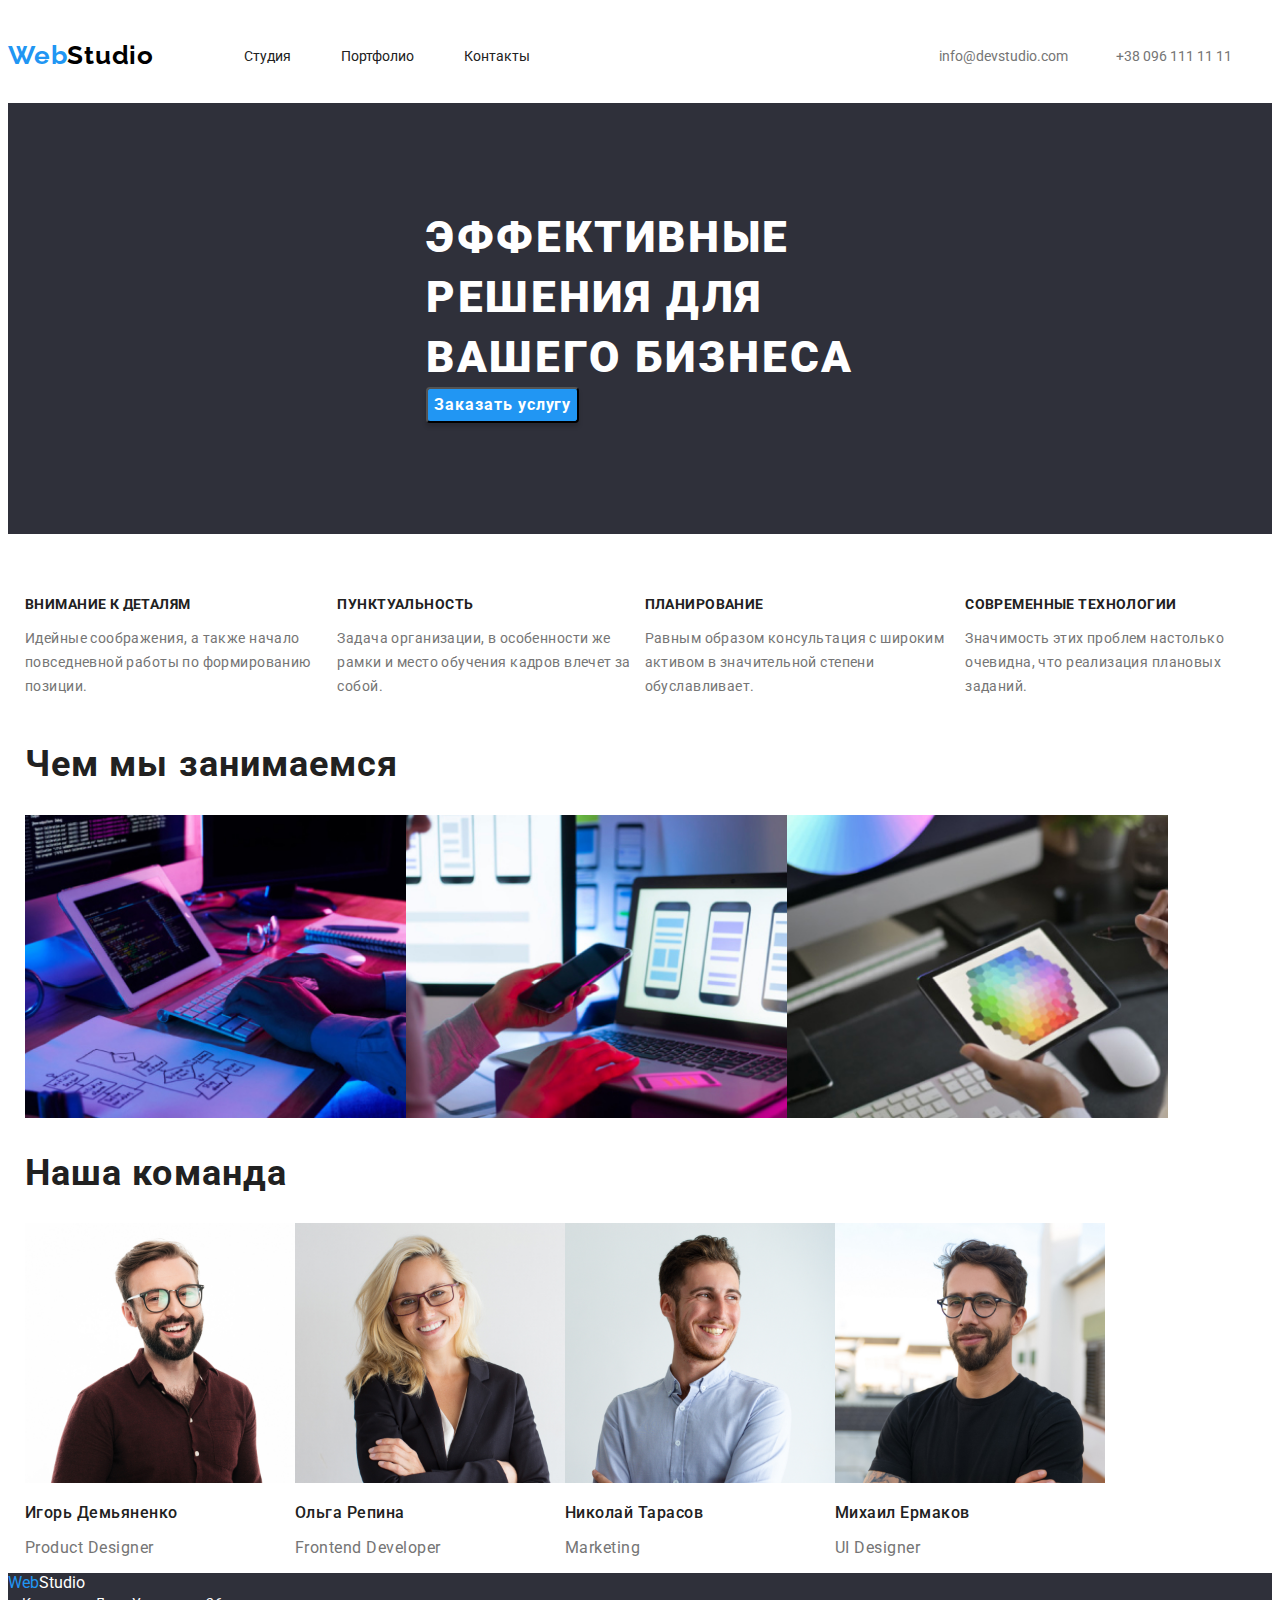
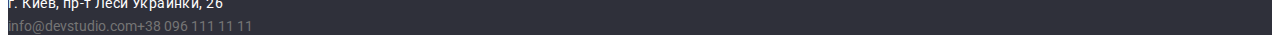
==== index.html @ 646bf1bd "Добавляет дивы на главную страницу" ====
<!DOCTYPE html>
<html lang="ru">
  <head>
    <meta charset="UTF-8" />
    <meta name="viewport" content="width=device-width, initial-scale=1.0" />
    <title>Студия</title>
    <link
      rel="stylesheet"
      href="https://cdnjs.cloudflare.com/ajax/libs/modern-normalize/1.0.0/modern-normalize.min.css"
      integrity="sha512-ISS7cAi1PEhQ8jnbJpJZMd29NlhNj4AWYyLOSp2CE/CsHxTCu+r+t0D2yoJudVrd0/8fTVPUVDzY5Tvli75u/g=="
      crossorigin="anonymous"
    />
    <link rel="preconnect" href="https://fonts.gstatic.com" />
    <link
      href="https://fonts.googleapis.com/css2?family=Oleo+Script&family=Raleway:wght@700&family=Roboto:wght@400;500;700&display=swap"
      rel="stylesheet"
    />
    <link rel="stylesheet" href="./css/styles.css" />
  </head>
  <body>
    <!-- Шапка сайта -->
    <header class="header">
      <div class="container">
        <nav class="navigation">
          <a href="" class="logo"> <span class="accent">Web</span>Studio</a>
          <ul class="list-no-style" >
            <li class="list-margin-style"> <a class="a-font-color-dark" href="">Студия</a></li>
            <li class="list-margin-style">
              <a
                class="a-font-color-dark"
                href="./portfolio.html"
                target="_blank"
                >Портфолио</a
              >
            </li>
            <li class="list-margin-style"><a class="a-font-color-dark" href="">Контакты</a></li>
          </ul>
        </nav>
        <ul class="list-no-style-address">
          <li class="email">
            <a class="a-font-color-light" href="mailto:info@devstudio.com"
              >info@devstudio.com</a
            >
          </li>

          <li>
            <a class="a-font-color-light" href="tel:+380961111111"
              >+38 096 111 11 11</a
            >
          </li>
        </ul>
      </div>
    </header>
    <main>
      <!-- /Шапка сайта -->

      <!-- Герой -->

      <section class="hero">
        <div class="all-container">
        <div class="hero-top">
        <h1>Эффективные решения для вашего бизнеса</h1>
        <button type="button" class="modal-open-btn">Заказать услугу</button>
        </div>
        </div>
      </section>
      

      <!-- /Герой -->

      <!-- Преимущества -->
      
      <section>
        <div class="all-container">
        <h2 hidden>Наши преимущества</h2>
        <ul class="list-no-style advantages-ul">
          <li class="advantages-li">
            <h3 class="advantages-heading">Внимание к деталям</h3>
            <p class="advantages">
              Идейные соображения, а также начало повседневной работы по
              формированию позиции.
            </p>
          </li>
          <li class="advantages-li">
            <h3 class="advantages-heading">Пунктуальность</h3>
            <p class="advantages">
              Задача организации, в особенности же рамки и место обучения кадров
              влечет за собой.
            </p>
          </li>
          <li class="advantages-li">
            <h3 class="advantages-heading">Планирование</h3>
            <p class="advantages">
              Равным образом консультация с широким активом в значительной
              степени обуславливает.
            </p>
          </li>
          <li class="advantages-li">
            <h3 class="advantages-heading">Современные технологии</h3>
            <p class="advantages">
              Значимость этих проблем настолько очевидна, что реализация
              плановых заданий.
            </p>
          </li>
        </ul>
        </div>
      </section>
      
      <!-- /Преимущества -->

      <!--Чем мы занимаемся -->
        
      <section class="projects">
        <div class="all-container">
        <h2>Чем мы занимаемся</h2>
        <ul class="list-no-style">
          <li>
            <img
              src="./Images/demonstration1.jpg"
              alt="Планшет на столе"
              width="381"
              title="Пользователь печатает на планшете с помощью клавиатуры"
            />
          </li>
          <li>
            <img
              src="./Images/demonstration2.jpg"
              alt="Ноутбук на столе"
              width="381"
              title="Ноутбук стоит на столе"
            />
          </li>
          <li>
            <img
              src="./Images/demonstration3.jpg"
              alt="Планшет в руках"
              width="381"
              title="Планшет в руках"
            />
          </li>
        </ul>
        </div>
      </section>
      
      <!-- /Чем мы занимаемся -->

      <!-- Наша команда -->
     
      <section class="team">
        <div class="all-container">
        <h2>Наша команда</h2>
        <ul class="list-no-style">
          <li>
            <img
              src="./Images/IgorDemyanenko.jpg"
              width="270"
              height="260"
              alt="Игорь Демьяненко"
            />
            <h3>Игорь Демьяненко</h3>
            <p>Product Designer</p>
          </li>
          <li>
            <img
              src="./Images/OlgaRepina.jpg"
              width="270"
              height="260"
              alt="Ольга Репина"
            />
            <h3>Ольга Репина</h3>
            <p>Frontend Developer</p>
          </li>
          <li>
            <img
              src="./Images/NikolayTarasov.jpg"
              width="270"
              height="260"
              alt="Николай Тарасов"
            />
            <h3>Николай Тарасов</h3>
            <p>Marketing</p>
          </li>
          <li>
            <img
              src="./Images/MichaelErmakov.jpg"
              width="270"
              height="260"
              alt="Михаил Ермаков"
            />
            <h3>Михаил Ермаков</h3>
            <p>UI Designer</p>
          </li>
        </ul>
          </div>
      </section>
    </main>

    <!-- Футер -->
    <footer class="footer">
      <a class="logo-footer-color" class="logo-footer" href=""
        ><span class="accent">Web</span>Studio</a
      >
      <address>г. Киев, пр-т Леси Украинки, 26</address>
      <ul class="list-no-style">
        <li>
          <a class="a-font-color-light" href="mailto:info@devstudio.com"
            >info@devstudio.com</a
          >
        </li>
        <li>
          <a class="a-font-color-light" href="tel:+380961111111"
            >+38 096 111 11 11</a
          >
        </li>
      </ul>
    </footer>
  </body>
</html>
---- css/styles.css ----
/* Roboto 400
Roboto 700
Roboto 500
Raleway 700
Oleo Script
*/

/* font-family: 'Roboto', sans-serif; */

/* ===== Общие настройки ===== */

:root {
  --font-main: "Roboto", sans-serif;
  --font-second: "Raleway";
  --font-second-color: #2196f3;
  --font-main-color: #212121;
  --font-third-color: #757575;
  --font-color-light: #ffffff;
}

body {
  font-family: var(--font-main);
  font-style: normal;
}

.list-no-style {
  list-style: none;
  display: flex;
  margin: 0;
  padding: 0;
}

header {
  padding: 32px 0;
}

.list-margin-style {
  margin-right: 50px;
}

.list-no-style-address {
  list-style: none;
  display: flex;
  margin: 0;
  padding: 0;
}

.hero-top {
  flex-grow: 1;
  padding-top: 105px;
  padding-right: 329px;
  padding-bottom: 111px;
  padding-left: 401px;
}

/* .container-hero {
  width: 1200px;
}
*/

.email {
  margin-right: 48px;
}

.all-container {
  width: 1230px;
  margin-right: auto;
  margin-left: auto;
  padding-left: 15px;
  padding-right: 15px;
}

.list-no-style-address {
  margin-left: auto;
  font-family: var(--font-main);
  font-style: normal;
  margin-right: 40px;
}

.logo {
  font-family: var(--font-second);
  font-style: normal;
  font-weight: bold;
  font-size: 26px;
  line-height: 1.192;
  letter-spacing: 0.03em;
  color: black;
  margin-right: 90px;
}
a {
  text-decoration: none;
}

h2,
h3,
h4 {
  font-family: var(--font-main);
}

h2 {
  font-size: 36px;
  line-height: 1.167;
  letter-spacing: 0.03em;
  color: var(--font-main-color);
}

.accent {
  color: var(--font-second-color);
}
/* ===== /Общие настройки ===== */

/* ===== Шапка сайта ===== */

.header a .header a:visited {
  font-weight: 500;
  font-size: 14px;
  line-height: 1.14;
  letter-spacing: 0.02em;
  color: var(--font-main-color);
}

.header .container {
  display: flex;
  align-items: center;
}

.header .navigation {
  display: flex;
  align-items: center;
}

.header li a:hover,
.header a:active,
.header a:focus {
  color: var(--font-second-color);
}

.a-font-color-dark {
  color: var(--font-main-color);
  font-size: 14px;
}

.a-font-color-light {
  color: var(--font-third-color);
  font-size: 14px;
}
/* ===== /Шапка сайта ===== */

/* ===== Герой ===== */

.hero h1 {
  font-family: var(--font-main);
  font-style: normal;
  font-weight: 900;
  font-size: 44px;
  line-height: 1.36;
  letter-spacing: 0.06em;
  text-transform: uppercase;
  color: var(--font-color-light);
  margin: 0;
}

.hero {
  background-color: #2f303a;
}

.modal-open-btn {
  font-family: var(--font-main);
  font-style: normal;
  font-weight: bold;
  font-size: 16px;
  line-height: 1.87;
  letter-spacing: 0.06em;
  color: var(--font-color-light);
  background: var(--font-second-color);
  box-shadow: 0px 4px 4px rgba(0, 0, 0, 0.15);
  border-radius: 4px;
}

/* ===== /Герой ===== */

/* ===== Преимущества ===== */
.advantages-heading {
  font-weight: bold;
  font-size: 14px;
  line-height: 1.14;
  letter-spacing: 0.03em;
  text-transform: uppercase;
  color: var(--font-main-color);

  margin-top: 63px;
}

.advantages {
  font-weight: normal;
  font-size: 14px;
  line-height: 1.71;
  letter-spacing: 0.03em;
  color: var(--font-third-color);
}

/* ===== /Преимущества ===== */

/* ===== Чем мы занимаемся ==== */
.projects h2 {
  font-family: var(--font-main);
  font-style: normal;
  font-weight: bold;
  font-size: 36px;
  line-height: 1.167;
  letter-spacing: 0.03em;
  color: var(--font-main-color);
}
/* ===== /Чем мы занимаемся ==== */

/* ===== Портфолио кнопки ===== */

.radio-button-light {
  font-family: var(--font-main);
  font-style: normal;
  font-weight: 500;
  font-size: 16px;
  line-height: 1.62;
  letter-spacing: 0.03em;
  color: var(--font-color-light);
}
.radio-button {
  font-family: var(--font-main);
  font-style: normal;
  font-weight: 500;
  font-size: 16px;
  line-height: 1.62;
  letter-spacing: 0.03em;
  color: var(--font-main-color);
}

/* ===== /Портфолио кнопки ===== */
.cards h2 {
  font-family: var(--font-main);
  font-style: normal;
  font-weight: bold;
  font-size: 18px;
  line-height: 2;
  letter-spacing: 0.06em;
  color: var(--font-main-color);
}

button:hover {
  background-color: var(--font-second-color);
}

/* ===== Портфолио карточки ===== */
.cards p {
  font-family: var(--font-main);
  font-style: normal;
  font-weight: normal;
  font-size: 16px;
  line-height: 1.87;
  letter-spacing: 0.03em;

  color: var(--font-third-color);
}

/* ===== /Портфолио карточки ===== */

/*  ===== Наша команда ===== */
.team h2 {
  font-style: normal;
  font-weight: bold;
  font-size: 36px;
  line-height: 1.167;
  letter-spacing: 0.03em;
  color: var(--font-main-color);
}

.team h3 {
  font-style: normal;
  font-weight: 500;
  font-size: 16px;
  line-height: 1.187;
  letter-spacing: 0.03em;

  color: var(--font-main-color);
}

.team ul p {
  font-style: normal;
  font-weight: normal;
  font-size: 16px;
  line-height: 1.187;
  letter-spacing: 0.03em;
  color: var(--font-third-color);
}
/*  ===== /Наша команда ===== */

/* ===== Футер ===== */

.footer address {
  font-style: normal;
  font-weight: normal;
  font-size: 14px;
  line-height: 1.71;
  letter-spacing: 0.03em;
  color: var(--font-color-light);
}

.footer {
  background-color: #2f303a;
}

.footer li a:hover,
.footer a:active,
.footer a:focus {
  color: var(--font-second-color);
}

.logo-footer-color {
  color: var(--font-color-light);
}

.logo-footer {
  font-family: var(--font-second);
  font-style: normal;
  font-weight: bold;
  font-size: 26px;
  line-height: 1.192;
  letter-spacing: 0.03em;
  color: var(--font-color-light);
}
/* ===== /Футер ===== */
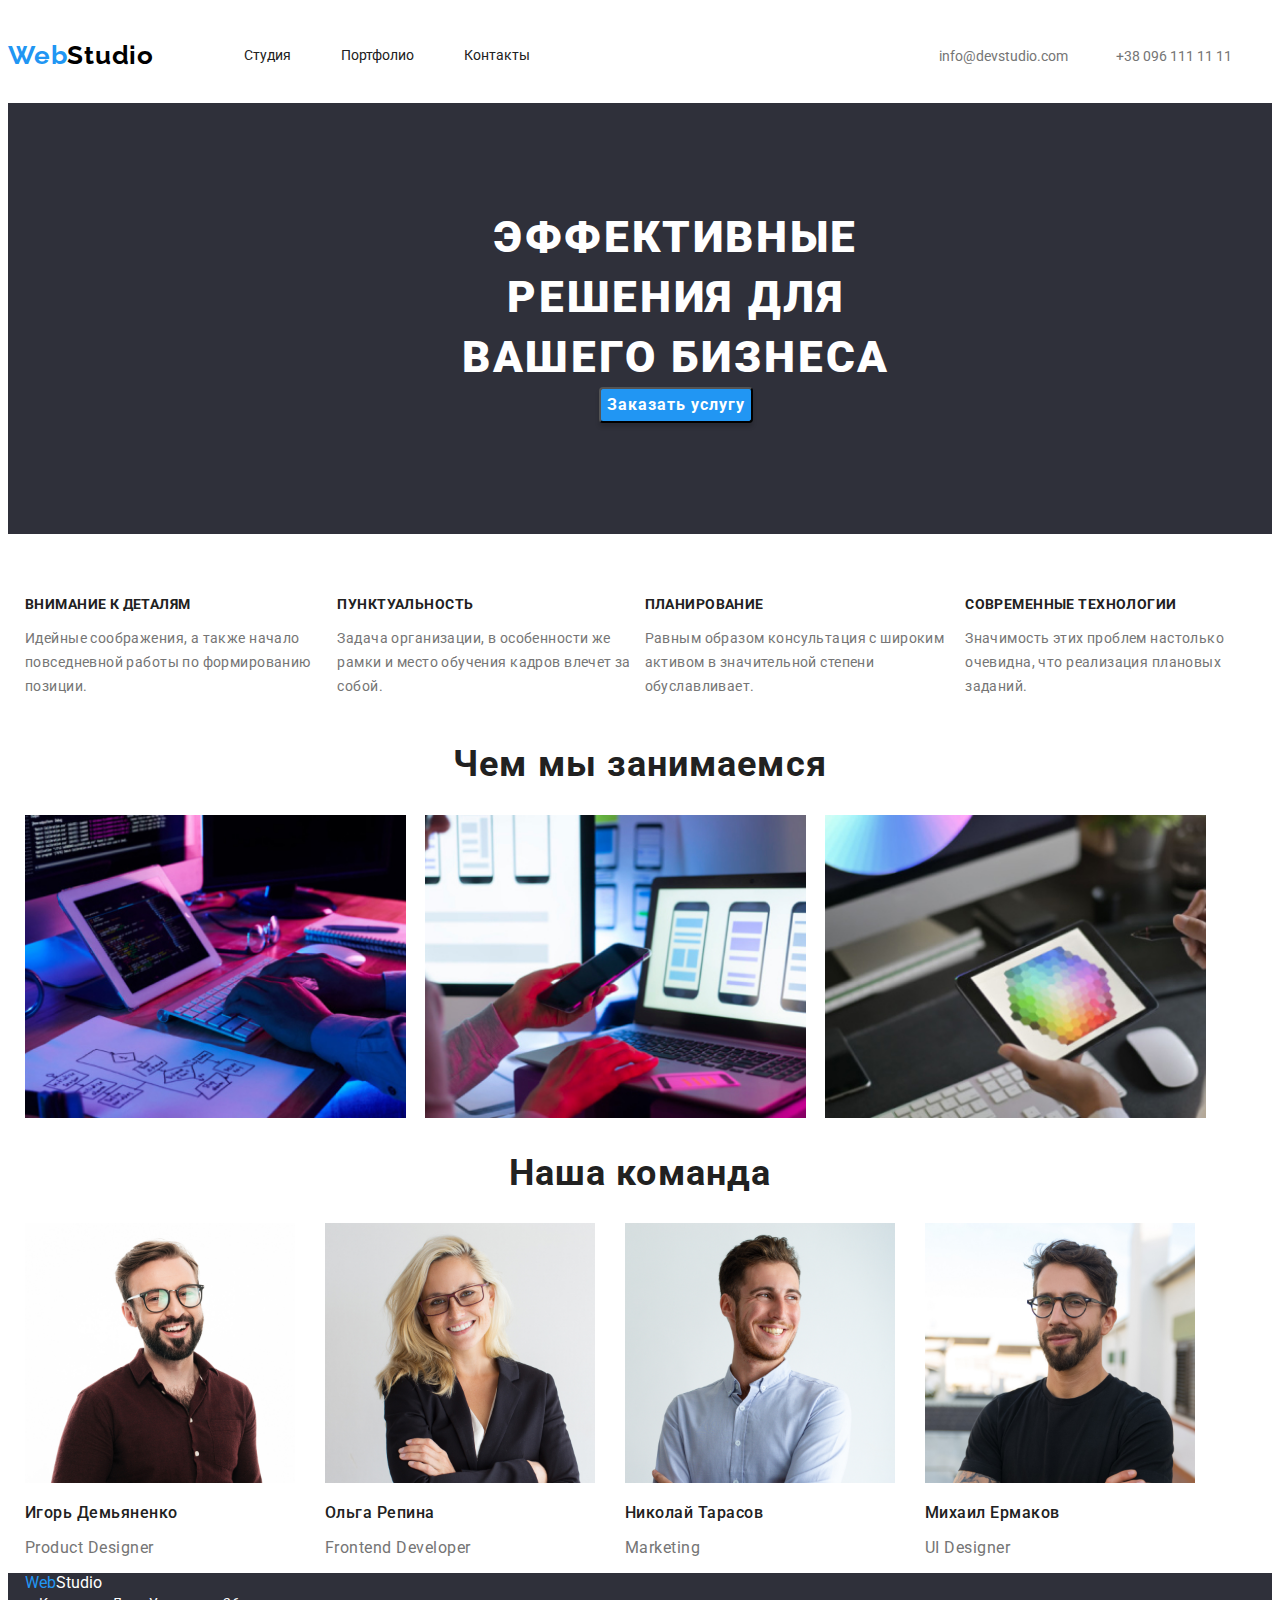
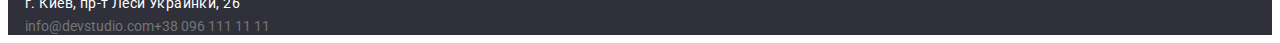
==== commit 1bc251f3: "Добавляет отсутпы на обеих страницах" ====
--- a/index.html
+++ b/index.html
@@ -22,29 +22,26 @@
     <header class="header">
       <div class="container">
         <nav class="navigation">
-          <a href="" class="logo"> <span class="accent">Web</span>Studio</a>
+          <a href="" class="logo link"> <span class="accent">Web</span>Studio</a>
           <ul class="list-no-style" >
-            <li class="list-margin-style"> <a class="a-font-color-dark" href="">Студия</a></li>
+            <li class="list-margin-style"> <a class="a-font-color-dark link" href="">Студия</a></li>
             <li class="list-margin-style">
               <a
-                class="a-font-color-dark"
-                href="./portfolio.html"
-                target="_blank"
-                >Портфолио</a
-              >
+                class="a-font-color-dark link"
+                href="./portfolio.html" target="_blank">Портфолио</a>
             </li>
-            <li class="list-margin-style"><a class="a-font-color-dark" href="">Контакты</a></li>
+            <li class="list-margin-style"><a class="a-font-color-dark link" href="">Контакты</a></li>
           </ul>
         </nav>
         <ul class="list-no-style-address">
           <li class="email">
-            <a class="a-font-color-light" href="mailto:info@devstudio.com"
+            <a class="a-font-color-light link" href="mailto:info@devstudio.com"
               >info@devstudio.com</a
             >
           </li>
 
           <li>
-            <a class="a-font-color-light" href="tel:+380961111111"
+            <a class="a-font-color-light link" href="tel:+380961111111"
               >+38 096 111 11 11</a
             >
           </li>
@@ -113,8 +110,8 @@
       <section class="projects">
         <div class="all-container">
         <h2>Чем мы занимаемся</h2>
-        <ul class="list-no-style">
-          <li>
+        <ul class="list-no-style projects-flex">
+          <li class="item">
             <img
               src="./Images/demonstration1.jpg"
               alt="Планшет на столе"
@@ -122,7 +119,7 @@
               title="Пользователь печатает на планшете с помощью клавиатуры"
             />
           </li>
-          <li>
+          <li class="item">
             <img
               src="./Images/demonstration2.jpg"
               alt="Ноутбук на столе"
@@ -130,7 +127,7 @@
               title="Ноутбук стоит на столе"
             />
           </li>
-          <li>
+          <li class="item">
             <img
               src="./Images/demonstration3.jpg"
               alt="Планшет в руках"
@@ -149,8 +146,8 @@
       <section class="team">
         <div class="all-container">
         <h2>Наша команда</h2>
-        <ul class="list-no-style">
-          <li>
+        <ul class="list-no-style team-flex">
+          <li class="item">
             <img
               src="./Images/IgorDemyanenko.jpg"
               width="270"
@@ -160,7 +157,7 @@
             <h3>Игорь Демьяненко</h3>
             <p>Product Designer</p>
           </li>
-          <li>
+          <li class="item">
             <img
               src="./Images/OlgaRepina.jpg"
               width="270"
@@ -170,7 +167,7 @@
             <h3>Ольга Репина</h3>
             <p>Frontend Developer</p>
           </li>
-          <li>
+          <li class="item">
             <img
               src="./Images/NikolayTarasov.jpg"
               width="270"
@@ -180,11 +177,11 @@
             <h3>Николай Тарасов</h3>
             <p>Marketing</p>
           </li>
-          <li>
+          <li class="item">
             <img
               src="./Images/MichaelErmakov.jpg"
               width="270"
-              height="260"
+               height="260"
               alt="Михаил Ермаков"
             />
             <h3>Михаил Ермаков</h3>
@@ -197,6 +194,7 @@
 
     <!-- Футер -->
     <footer class="footer">
+      <div class="all-container">
       <a class="logo-footer-color" class="logo-footer" href=""
         ><span class="accent">Web</span>Studio</a
       >
@@ -213,6 +211,7 @@
           >
         </li>
       </ul>
+      </div>
     </footer>
   </body>
 </html>
--- a/css/styles.css
+++ b/css/styles.css
@@ -34,8 +34,12 @@
   padding: 32px 0;
 }
 
-.list-margin-style {
+.list-margin-style:not(:last-child) {
   margin-right: 50px;
+}
+
+nav .link {
+  display: block;
 }
 
 .list-no-style-address {
@@ -43,6 +47,10 @@
   display: flex;
   margin: 0;
   padding: 0;
+}
+
+.list-no-style-address .link + .link {
+  margin-left: 50px;
 }
 
 .hero-top {
@@ -68,6 +76,8 @@
   margin-left: auto;
   padding-left: 15px;
   padding-right: 15px;
+  margin-left: auto;
+  margin-right: auto;
 }
 
 .list-no-style-address {
@@ -162,6 +172,7 @@
 
 .hero {
   background-color: #2f303a;
+  text-align: center;
 }
 
 .modal-open-btn {
@@ -210,7 +221,23 @@
   line-height: 1.167;
   letter-spacing: 0.03em;
   color: var(--font-main-color);
-}
+  text-align: center;
+}
+
+.projects-flex {
+  display: flex;
+  flex-wrap: wrap;
+}
+
+.projects-flex .item {
+  width: 370px;
+  margin-right: 30px;
+}
+
+.projects-flex:nth-child(3n) {
+  margin-right: 0;
+}
+
 /* ===== /Чем мы занимаемся ==== */
 
 /* ===== Портфолио кнопки ===== */
@@ -235,6 +262,22 @@
 }
 
 /* ===== /Портфолио кнопки ===== */
+
+.cards .container {
+  display: flex;
+  justify-content: center;
+}
+
+.cards .container .radio-button {
+  margin-right: 8px;
+  margin-bottom: 16px;
+}
+
+.button-padding {
+  padding-right: 22px;
+  padding-left: 22px;
+}
+
 .cards h2 {
   font-family: var(--font-main);
   font-style: normal;
@@ -261,6 +304,35 @@
   color: var(--font-third-color);
 }
 
+.cards-position {
+  display: flex;
+  flex-wrap: wrap;
+  width: 1230px;
+}
+
+.flex-cards {
+  width: 370px;
+  margin-right: 30px;
+  margin-bottom: 30px;
+}
+
+.flex-cards:nth-last-child(-n + 3) {
+  margin-bottom: 0;
+}
+
+.flex-cards:nth-child(3n) {
+  margin-right: 0;
+}
+
+/*.flex-cards:not(:nth-child(3n)) {
+  margin-right: 30px;
+}
+
+.flex-cards:not(:nth-last-child(-n + 3)) {
+  margin-bottom: 30px;
+}
+*/
+
 /* ===== /Портфолио карточки ===== */
 
 /*  ===== Наша команда ===== */
@@ -271,6 +343,7 @@
   line-height: 1.167;
   letter-spacing: 0.03em;
   color: var(--font-main-color);
+  text-align: center;
 }
 
 .team h3 {
@@ -281,6 +354,19 @@
   letter-spacing: 0.03em;
 
   color: var(--font-main-color);
+}
+
+.team-flex {
+  display: flex;
+  flex-wrap: wrap;
+}
+
+.team-flex .item {
+  width: 270px;
+}
+
+.team-flex .item:not(:last-child) {
+  margin-right: 30px;
 }
 
 .team ul p {
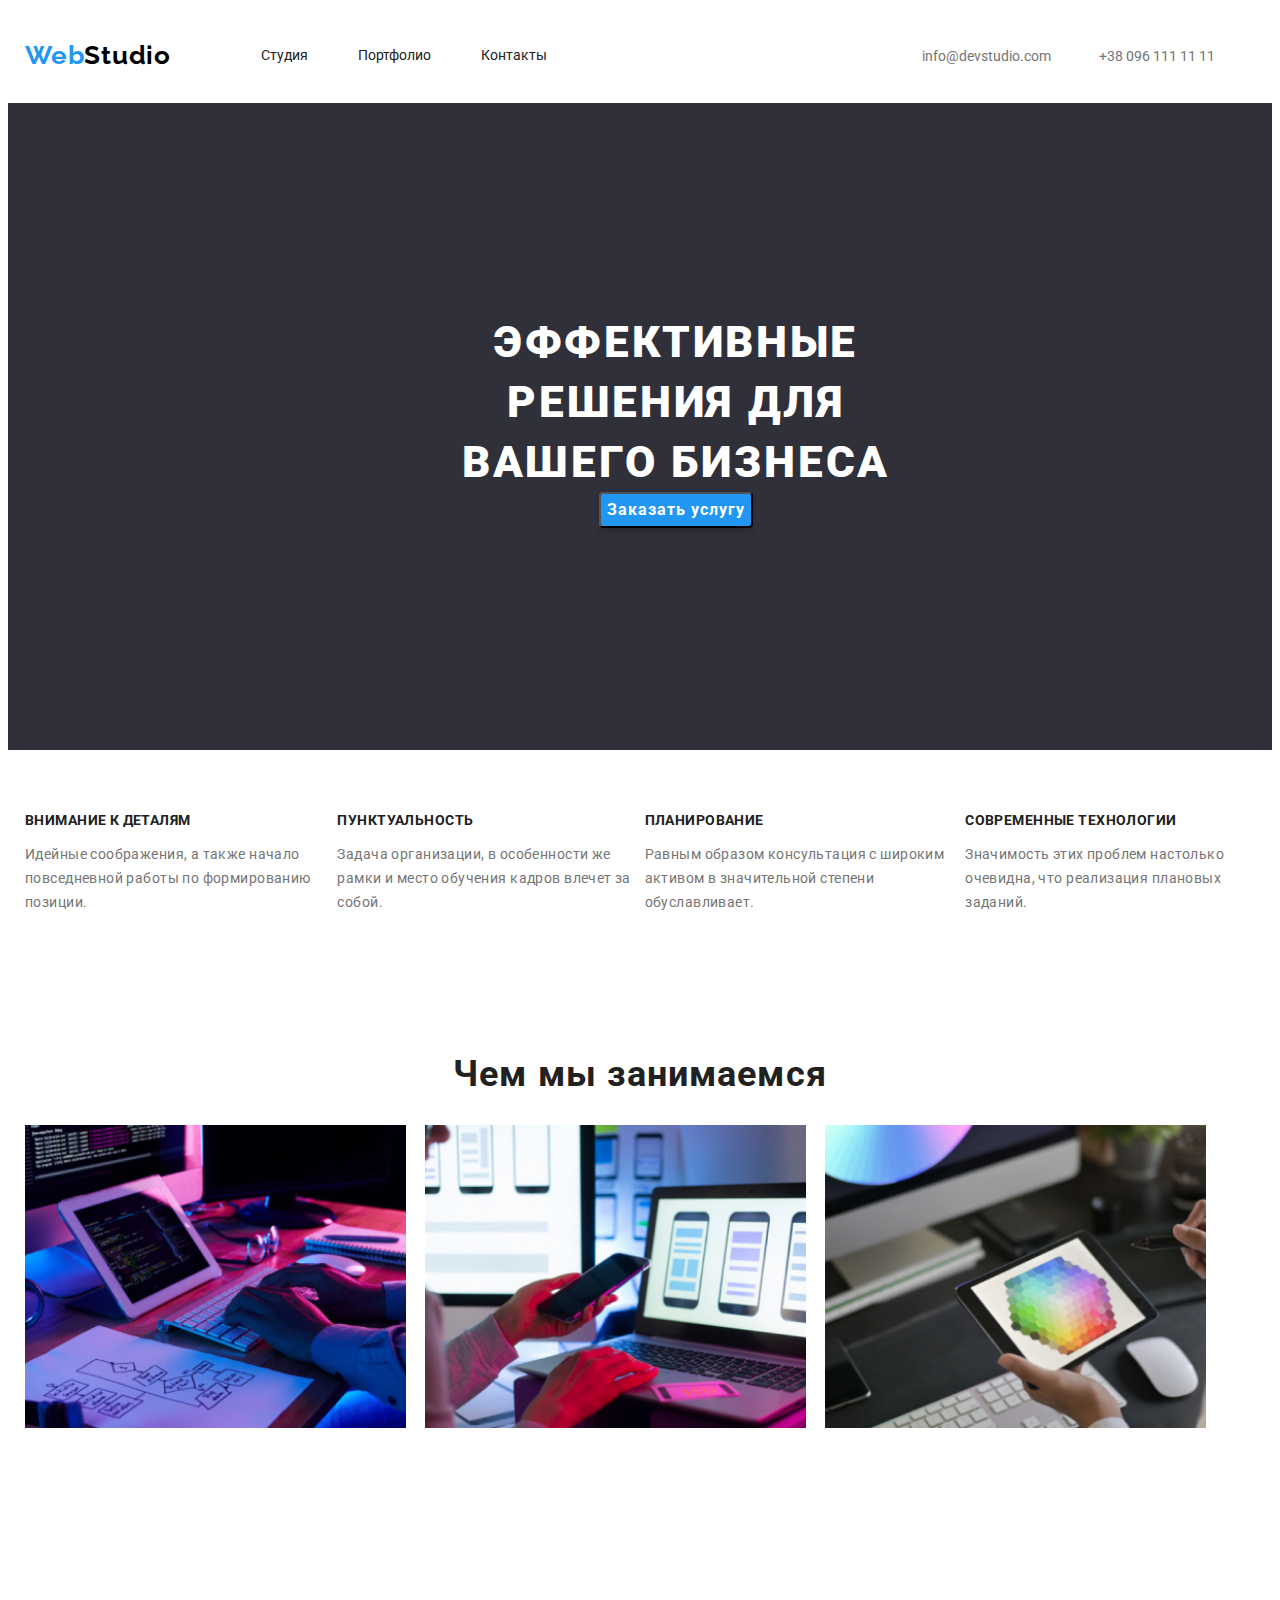
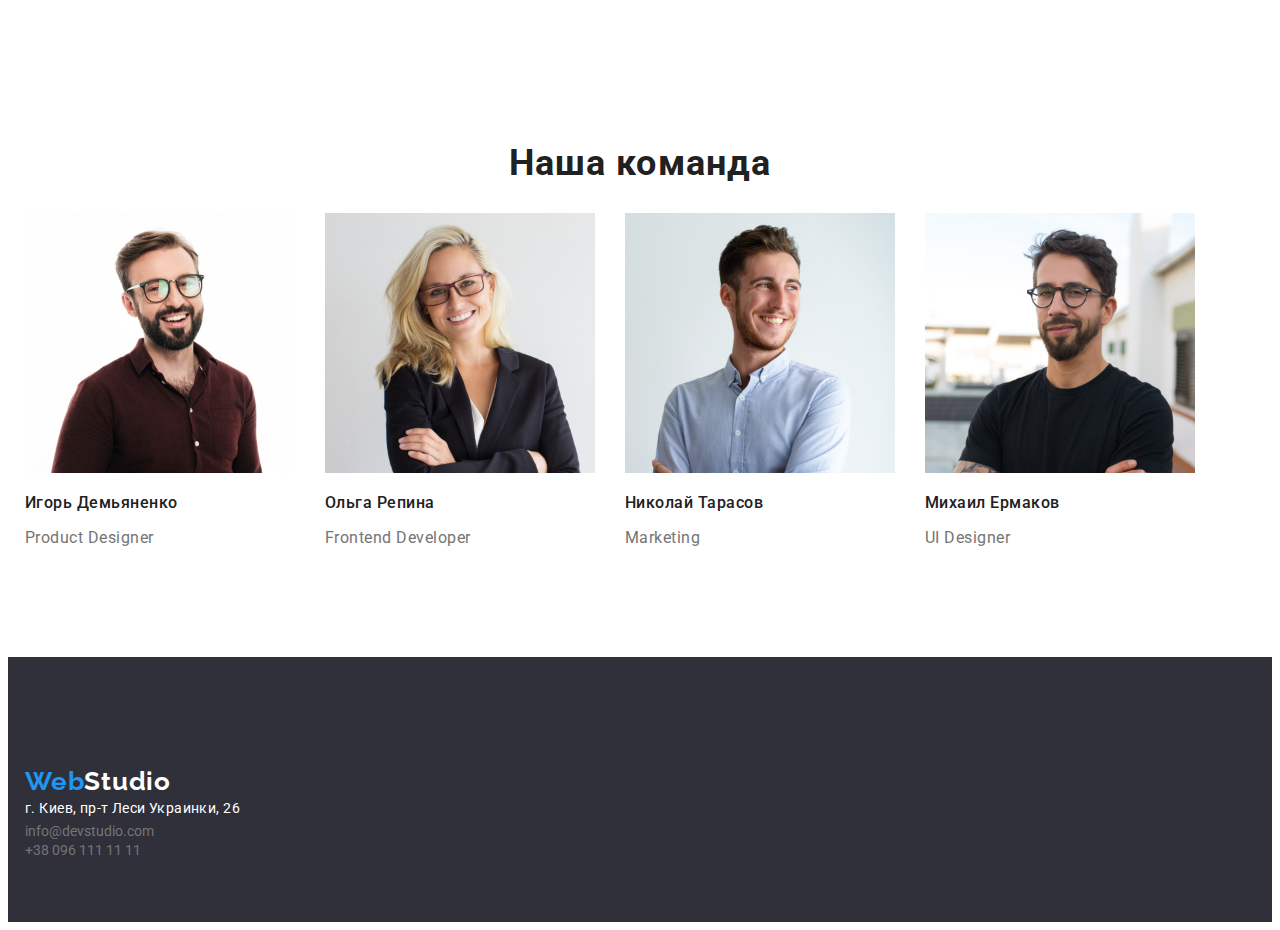
==== commit abb13e83: "Добавляет паддинги" ====
--- a/index.html
+++ b/index.html
@@ -20,10 +20,10 @@
   <body>
     <!-- Шапка сайта -->
     <header class="header">
-      <div class="container">
+      <div class="container all-container">
         <nav class="navigation">
           <a href="" class="logo link"> <span class="accent">Web</span>Studio</a>
-          <ul class="list-no-style" >
+          <ul class="list-no-style">
             <li class="list-margin-style"> <a class="a-font-color-dark link" href="">Студия</a></li>
             <li class="list-margin-style">
               <a
@@ -54,7 +54,7 @@
       <!-- Герой -->
 
       <section class="hero">
-        <div class="all-container">
+        <div class="all-container hero-padding">
         <div class="hero-top">
         <h1>Эффективные решения для вашего бизнеса</h1>
         <button type="button" class="modal-open-btn">Заказать услугу</button>
@@ -67,7 +67,7 @@
 
       <!-- Преимущества -->
       
-      <section>
+      <section class="advantages-padding">
         <div class="all-container">
         <h2 hidden>Наши преимущества</h2>
         <ul class="list-no-style advantages-ul">
@@ -195,11 +195,10 @@
     <!-- Футер -->
     <footer class="footer">
       <div class="all-container">
-      <a class="logo-footer-color" class="logo-footer" href=""
-        ><span class="accent">Web</span>Studio</a
-      >
+      <a class="footer-style" href=""
+        ><span class="accent">Web</span>Studio</a>
       <address>г. Киев, пр-т Леси Украинки, 26</address>
-      <ul class="list-no-style">
+      <ul class="list-no-style wrap">
         <li>
           <a class="a-font-color-light" href="mailto:info@devstudio.com"
             >info@devstudio.com</a
--- a/css/styles.css
+++ b/css/styles.css
@@ -114,7 +114,9 @@
   color: var(--font-main-color);
 }
 
-.accent {
+.footer {
+  padding-top: 109px;
+  padding-bottom: 63px;
   color: var(--font-second-color);
 }
 /* ===== /Общие настройки ===== */
@@ -171,8 +173,15 @@
 }
 
 .hero {
+  padding-top: 105px;
+  padding-bottom: 111px;
   background-color: #2f303a;
   text-align: center;
+}
+
+.advantages-padding {
+  padding-top: 0;
+  padding-bottom: 94px;
 }
 
 .modal-open-btn {
@@ -213,6 +222,11 @@
 /* ===== /Преимущества ===== */
 
 /* ===== Чем мы занимаемся ==== */
+.projects {
+  padding-top: 0;
+  padding-bottom: 94px;
+}
+
 .projects h2 {
   font-family: var(--font-main);
   font-style: normal;
@@ -263,12 +277,12 @@
 
 /* ===== /Портфолио кнопки ===== */
 
-.cards .container {
+.cards .list-no-style {
   display: flex;
   justify-content: center;
 }
 
-.cards .container .radio-button {
+.cards .radio-button {
   margin-right: 8px;
   margin-bottom: 16px;
 }
@@ -293,6 +307,11 @@
 }
 
 /* ===== Портфолио карточки ===== */
+.cards {
+  padding-top: 94px;
+  padding-bottom: 94px;
+}
+
 .cards p {
   font-family: var(--font-main);
   font-style: normal;
@@ -302,12 +321,6 @@
   letter-spacing: 0.03em;
 
   color: var(--font-third-color);
-}
-
-.cards-position {
-  display: flex;
-  flex-wrap: wrap;
-  width: 1230px;
 }
 
 .flex-cards {
@@ -316,6 +329,16 @@
   margin-bottom: 30px;
 }
 
+.flex-container {
+  display: flex;
+  flex-wrap: wrap;
+  width: 1230px;
+  padding-left: 15px;
+  padding-right: 15px;
+  margin-left: auto;
+  margin-right: auto;
+}
+
 .flex-cards:nth-last-child(-n + 3) {
   margin-bottom: 0;
 }
@@ -336,6 +359,12 @@
 /* ===== /Портфолио карточки ===== */
 
 /*  ===== Наша команда ===== */
+
+.team {
+  padding-top: 186px;
+  padding-bottom: 94px;
+}
+
 .team h2 {
   font-style: normal;
   font-weight: bold;
@@ -380,6 +409,10 @@
 /*  ===== /Наша команда ===== */
 
 /* ===== Футер ===== */
+
+.accent {
+  color: var(--font-second-color);
+}
 
 .footer address {
   font-style: normal;
@@ -404,7 +437,12 @@
   color: var(--font-color-light);
 }
 
-.logo-footer {
+.footer .wrap {
+  display: flex;
+  flex-direction: column;
+}
+
+.footer-style {
   font-family: var(--font-second);
   font-style: normal;
   font-weight: bold;
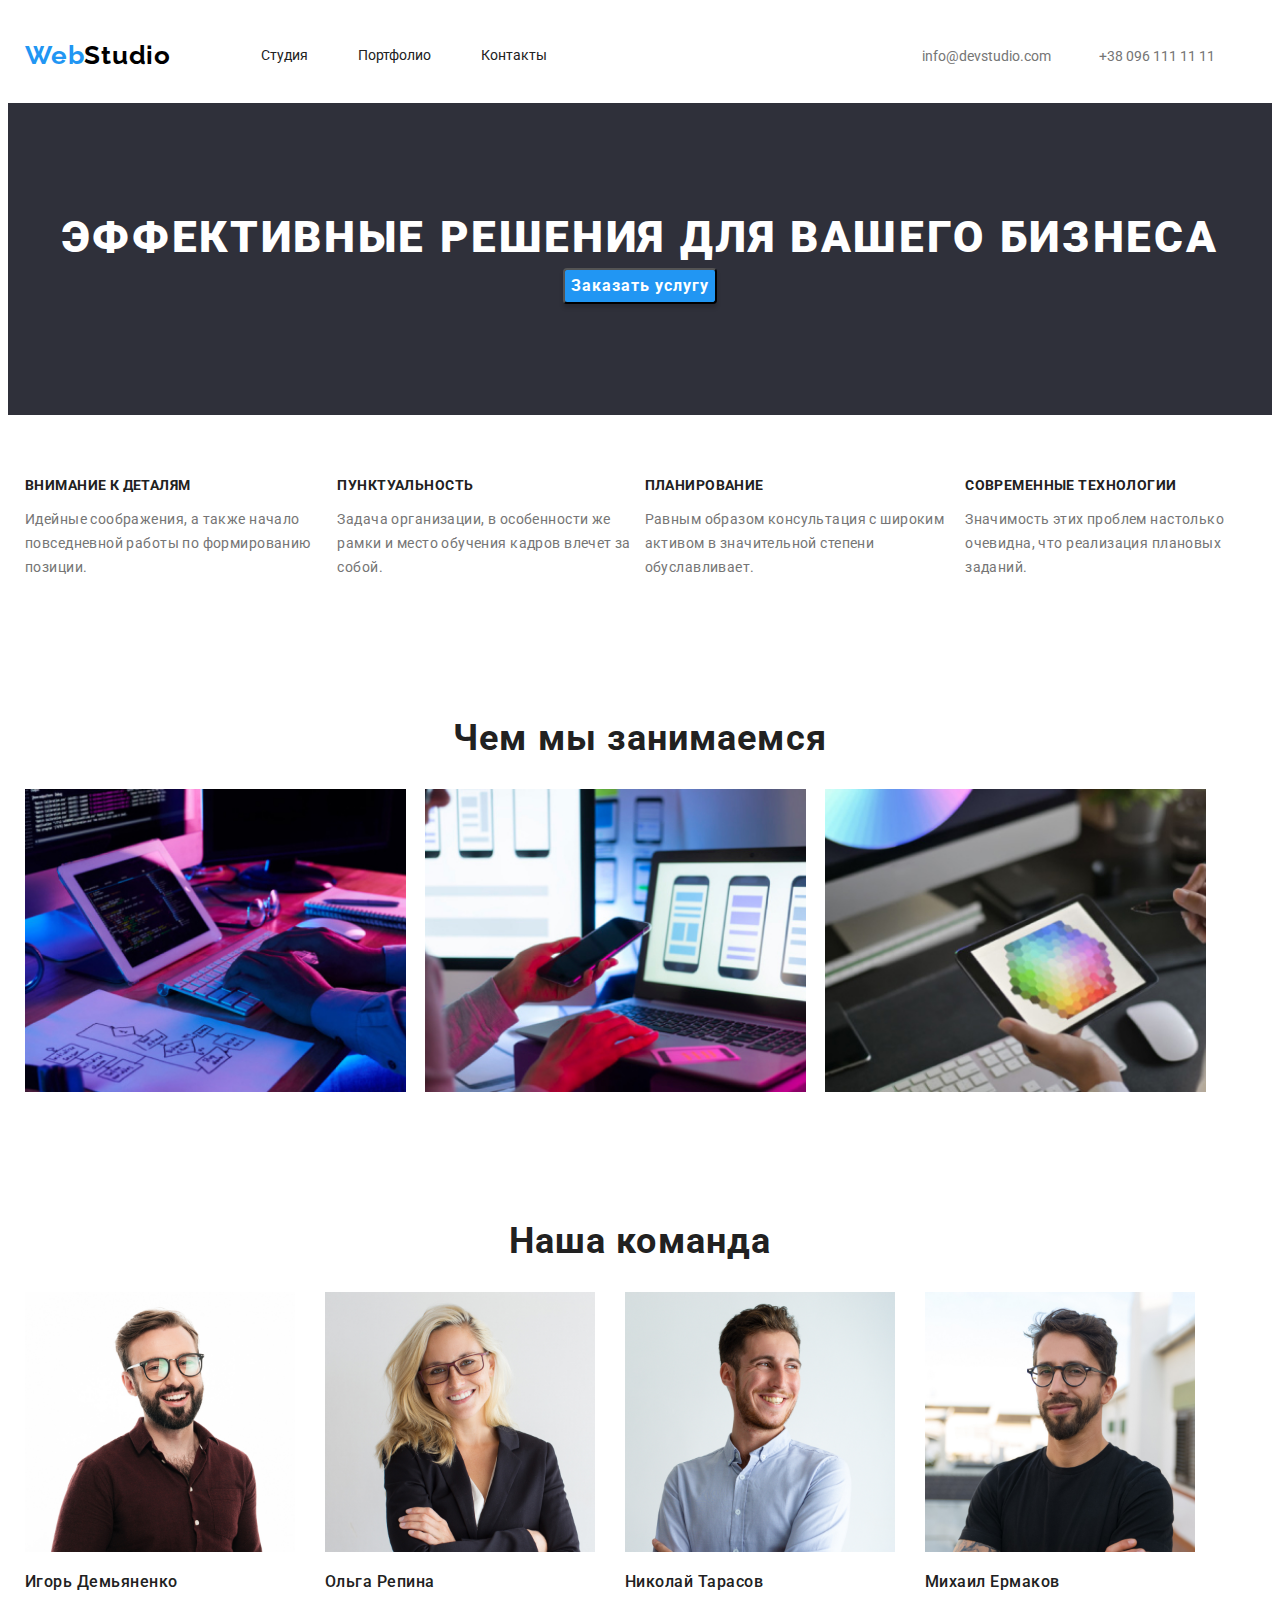
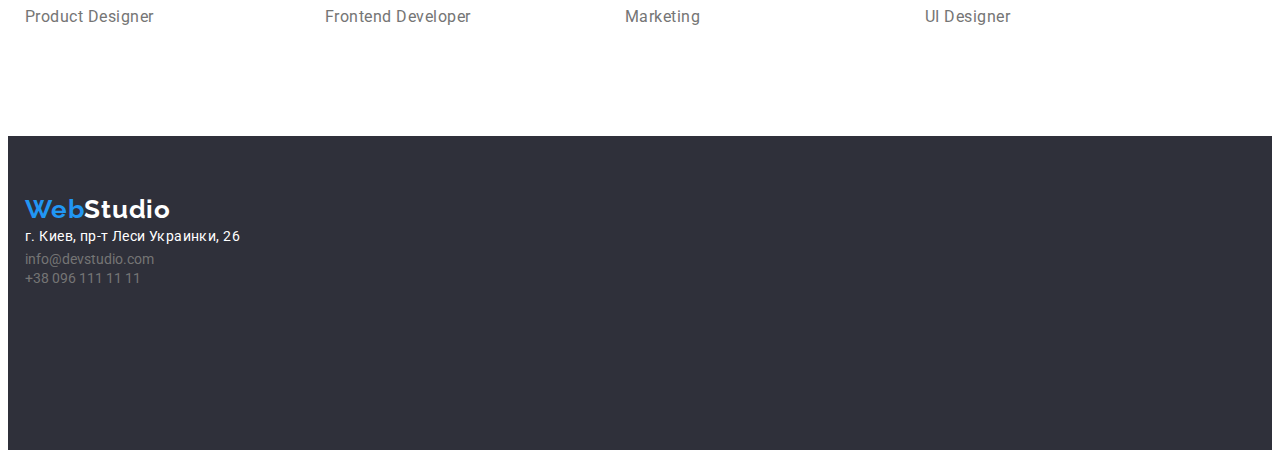
==== commit 789cc825: "Убирает паддинг у героя" ====
--- a/index.html
+++ b/index.html
@@ -195,8 +195,8 @@
     <!-- Футер -->
     <footer class="footer">
       <div class="all-container">
-      <a class="footer-style" href=""
-        ><span class="accent">Web</span>Studio</a>
+      <a class="footer-style" href="">
+      <span class="accent">Web</span>Studio</a>
       <address>г. Киев, пр-т Леси Украинки, 26</address>
       <ul class="list-no-style wrap">
         <li>
--- a/css/styles.css
+++ b/css/styles.css
@@ -55,10 +55,7 @@
 
 .hero-top {
   flex-grow: 1;
-  padding-top: 105px;
-  padding-right: 329px;
-  padding-bottom: 111px;
-  padding-left: 401px;
+  padding: 0;
 }
 
 /* .container-hero {
@@ -105,6 +102,7 @@
 h3,
 h4 {
   font-family: var(--font-main);
+  padding: 0;
 }
 
 h2 {
@@ -115,8 +113,8 @@
 }
 
 .footer {
-  padding-top: 109px;
-  padding-bottom: 63px;
+  padding-top: 58px;
+  padding-bottom: 163px;
   color: var(--font-second-color);
 }
 /* ===== /Общие настройки ===== */
@@ -361,7 +359,7 @@
 /*  ===== Наша команда ===== */
 
 .team {
-  padding-top: 186px;
+  padding-top: 0;
   padding-bottom: 94px;
 }
 
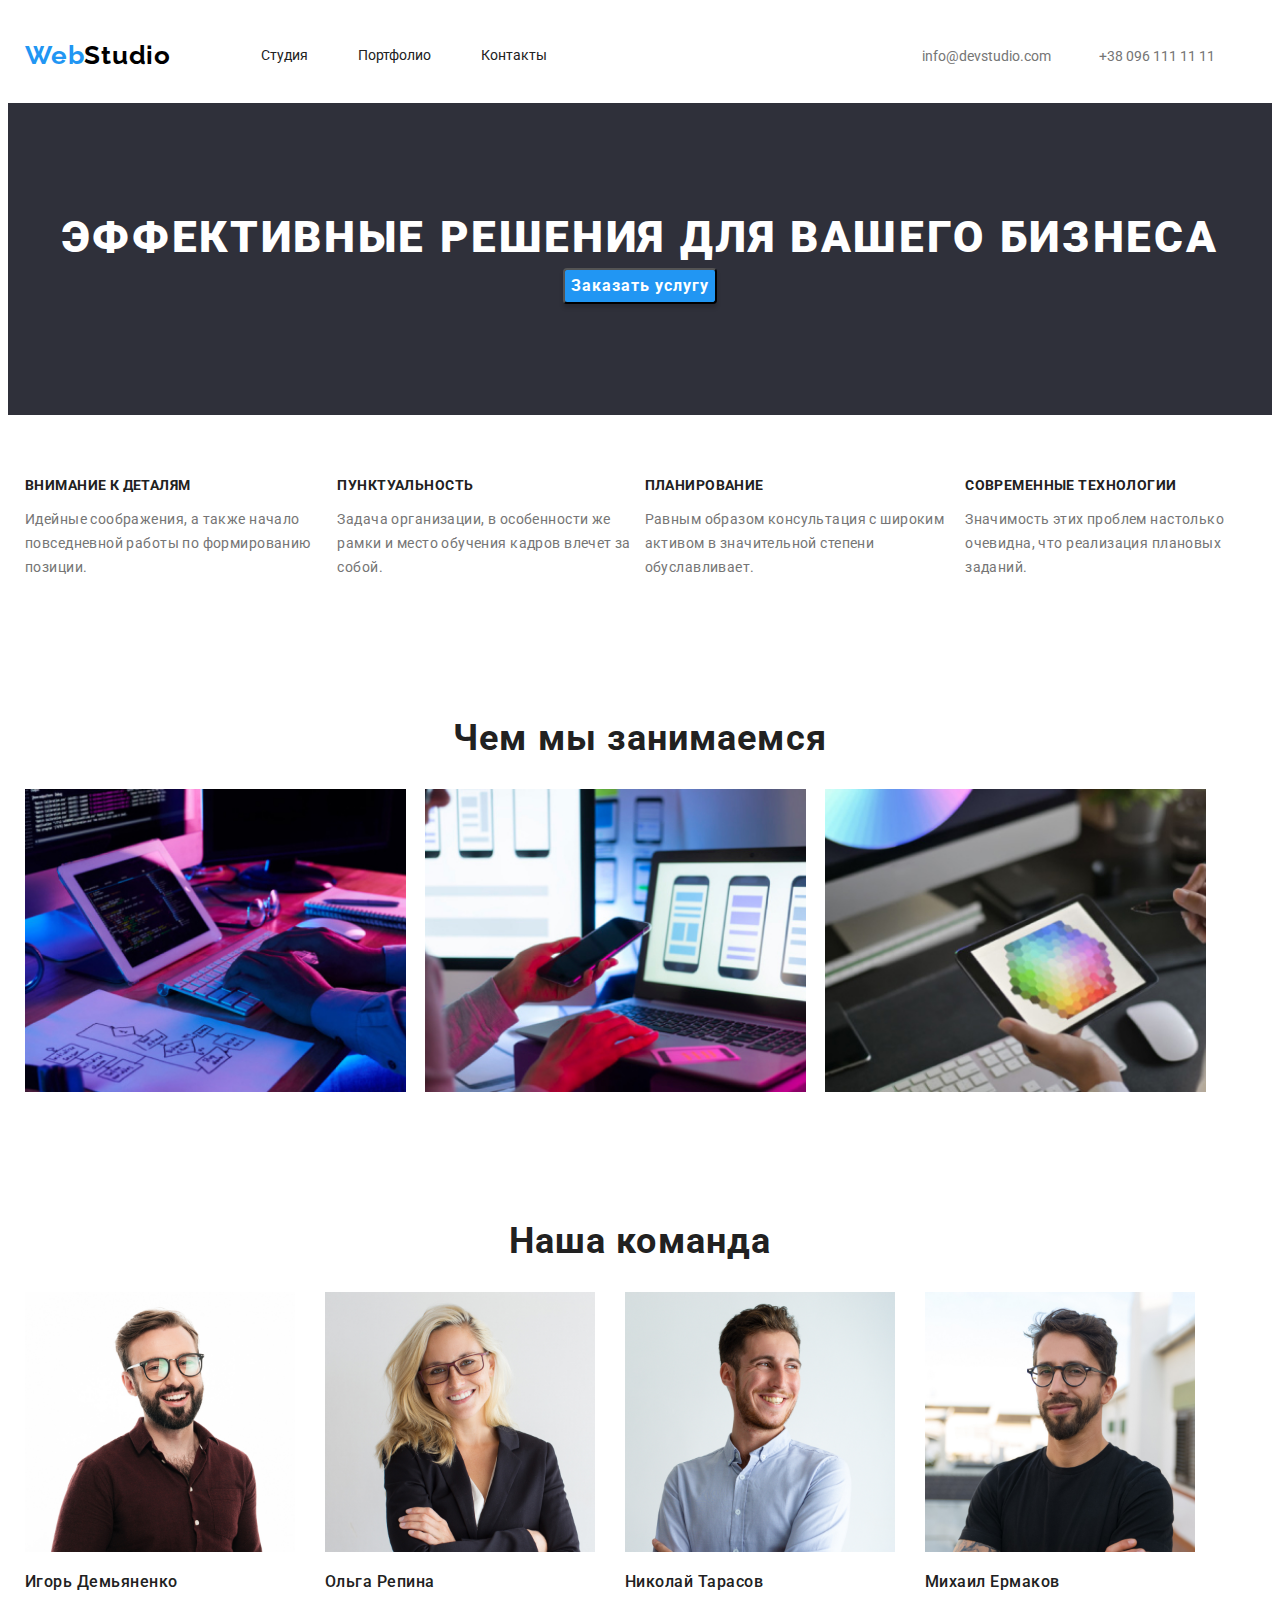
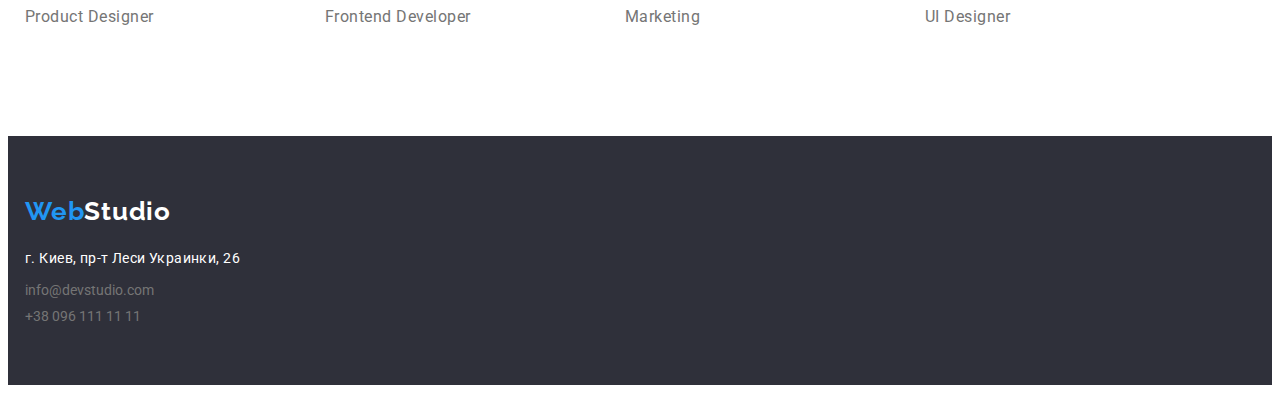
==== commit f9955a83: "Делает инлайн-блоком строчные элементы футера и проставляет паддинги" ====
--- a/index.html
+++ b/index.html
@@ -205,7 +205,7 @@
           >
         </li>
         <li>
-          <a class="a-font-color-light" href="tel:+380961111111"
+          <a class="a-font-color-light  padding-email" href="tel:+380961111111"
             >+38 096 111 11 11</a
           >
         </li>
--- a/css/styles.css
+++ b/css/styles.css
@@ -113,8 +113,8 @@
 }
 
 .footer {
-  padding-top: 58px;
-  padding-bottom: 163px;
+  padding-top: 60px;
+  padding-bottom: 60px;
   color: var(--font-second-color);
 }
 /* ===== /Общие настройки ===== */
@@ -419,10 +419,16 @@
   line-height: 1.71;
   letter-spacing: 0.03em;
   color: var(--font-color-light);
+  padding-bottom: 9px;
 }
 
 .footer {
   background-color: #2f303a;
+}
+
+.padding-email {
+  display: inline-block;
+  padding-top: 9px;
 }
 
 .footer li a:hover,
@@ -448,5 +454,7 @@
   line-height: 1.192;
   letter-spacing: 0.03em;
   color: var(--font-color-light);
+  display: inline-block;
+  padding-bottom: 20px;
 }
 /* ===== /Футер ===== */
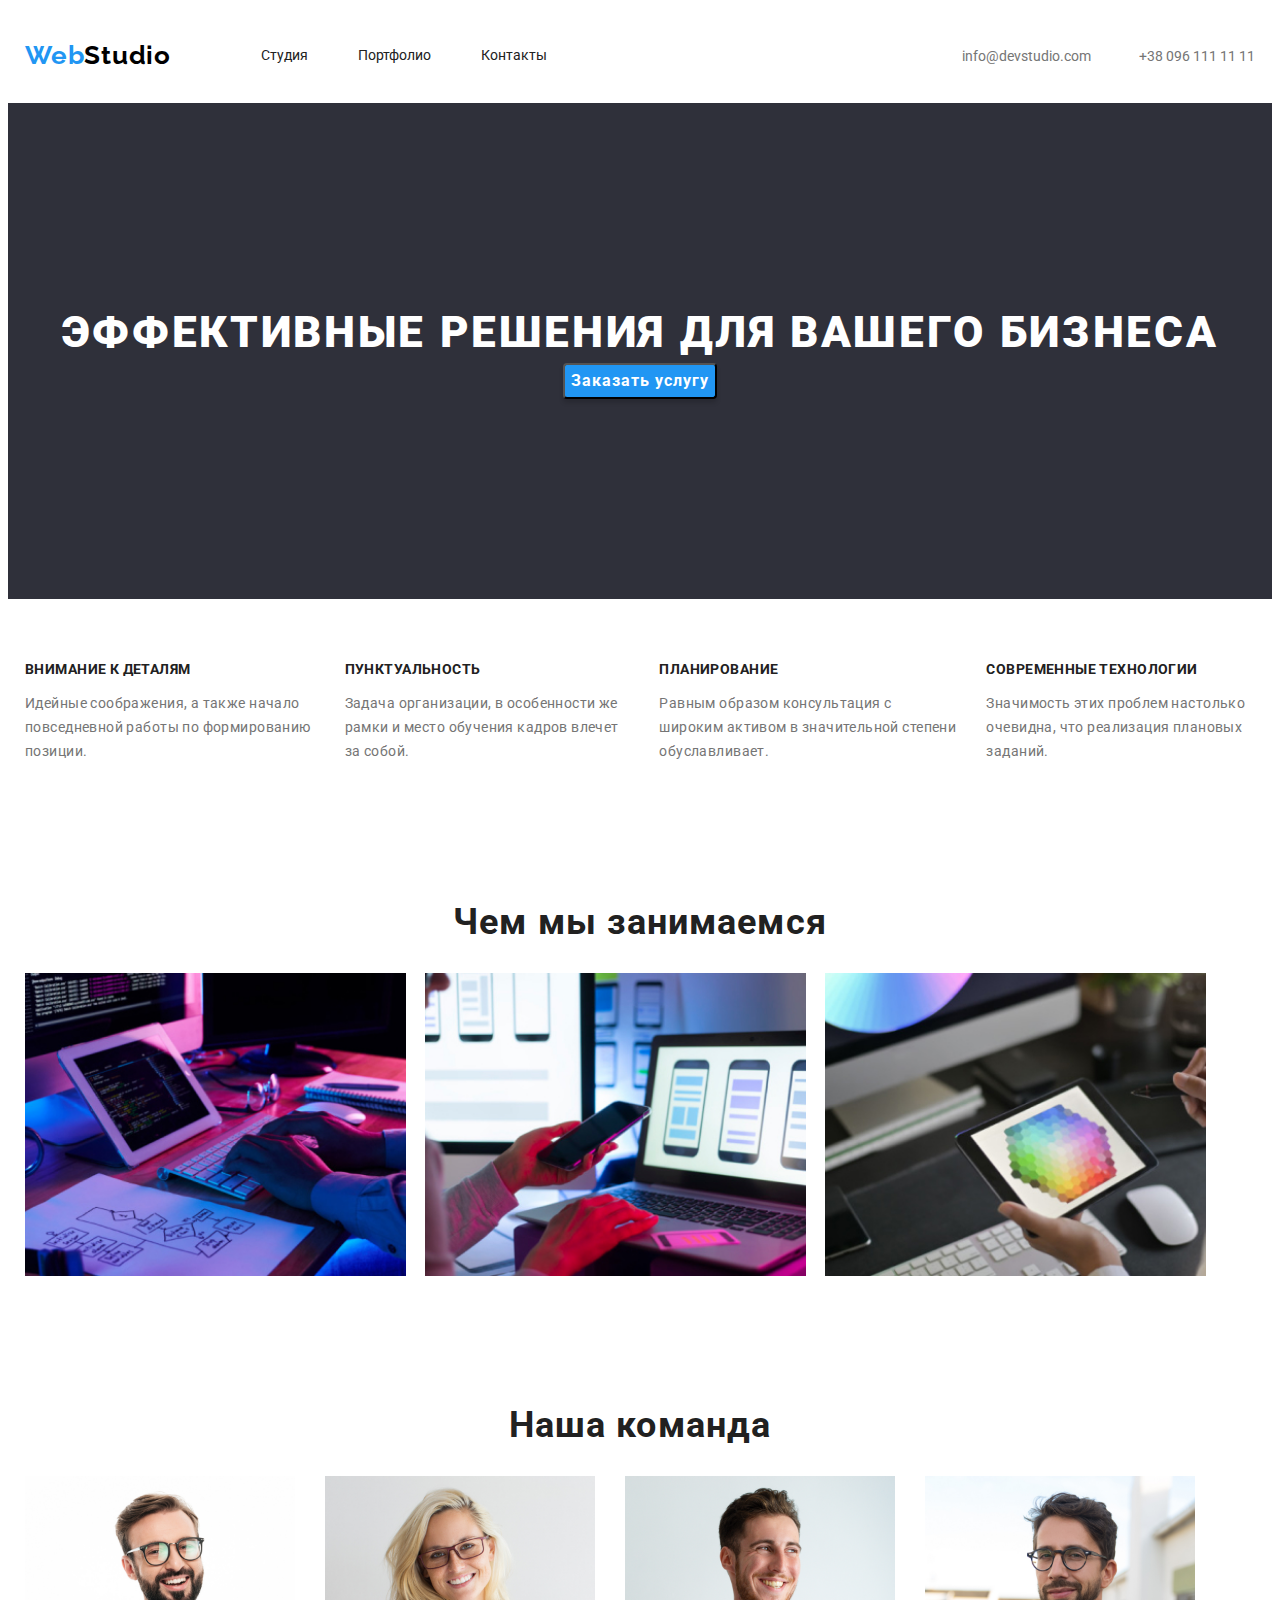
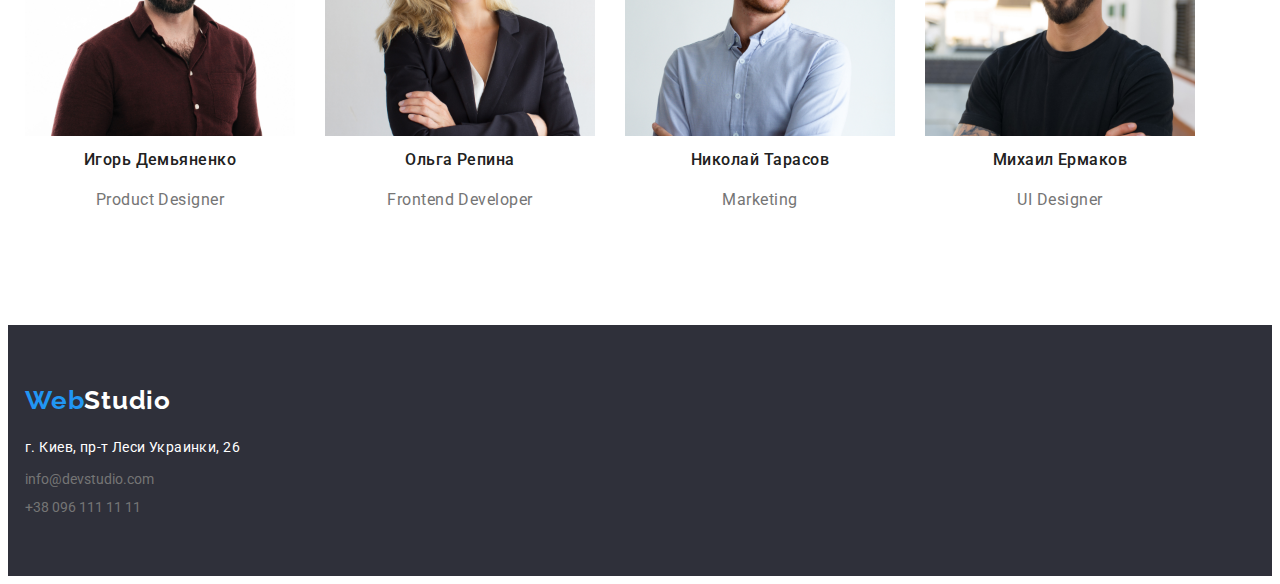
==== commit 5a27b582: "Объединяет элементы в оддин див, стилизует команду и текст" ====
--- a/index.html
+++ b/index.html
@@ -204,8 +204,8 @@
             >info@devstudio.com</a
           >
         </li>
-        <li>
-          <a class="a-font-color-light  padding-email" href="tel:+380961111111"
+        <li class="padding-email">
+          <a class="a-font-color-light" href="tel:+380961111111"
             >+38 096 111 11 11</a
           >
         </li>
--- a/css/styles.css
+++ b/css/styles.css
@@ -51,6 +51,10 @@
 
 .list-no-style-address .link + .link {
   margin-left: 50px;
+}
+
+.margin-tel {
+  margin-right: 0;
 }
 
 .hero-top {
@@ -81,7 +85,7 @@
   margin-left: auto;
   font-family: var(--font-main);
   font-style: normal;
-  margin-right: 40px;
+  margin-right: 0px;
 }
 
 .logo {
@@ -171,8 +175,8 @@
 }
 
 .hero {
-  padding-top: 105px;
-  padding-bottom: 111px;
+  padding-top: 200px;
+  padding-bottom: 200px;
   background-color: #2f303a;
   text-align: center;
 }
@@ -182,6 +186,10 @@
   padding-bottom: 94px;
 }
 
+.advantages-li:not(:first-child) {
+  margin-left: 30px;
+}
+
 .modal-open-btn {
   font-family: var(--font-main);
   font-style: normal;
@@ -193,6 +201,7 @@
   background: var(--font-second-color);
   box-shadow: 0px 4px 4px rgba(0, 0, 0, 0.15);
   border-radius: 4px;
+  cursor: pointer;
 }
 
 /* ===== /Герой ===== */
@@ -271,8 +280,16 @@
   line-height: 1.62;
   letter-spacing: 0.03em;
   color: var(--font-main-color);
-}
-
+  cursor: pointer;
+  border: 0;
+  border-radius: 5px;
+  min-width: 128px;
+  min-height: 38px;
+}
+
+.margin-radio {
+  margin-bottom: 50px;
+}
 /* ===== /Портфолио кнопки ===== */
 
 .cards .list-no-style {
@@ -371,6 +388,7 @@
   letter-spacing: 0.03em;
   color: var(--font-main-color);
   text-align: center;
+  margin-bottom: 30px;
 }
 
 .team h3 {
@@ -379,6 +397,8 @@
   font-size: 16px;
   line-height: 1.187;
   letter-spacing: 0.03em;
+  text-align: center;
+  margin-top: 10px;
 
   color: var(--font-main-color);
 }
@@ -397,11 +417,13 @@
 }
 
 .team ul p {
+  font-family: var(--font-main);
   font-style: normal;
   font-weight: normal;
   font-size: 16px;
-  line-height: 1.187;
-  letter-spacing: 0.03em;
+  line-height: 1.87;
+  letter-spacing: 0.03em;
+  text-align: center;
   color: var(--font-third-color);
 }
 /*  ===== /Наша команда ===== */
@@ -419,7 +441,7 @@
   line-height: 1.71;
   letter-spacing: 0.03em;
   color: var(--font-color-light);
-  padding-bottom: 9px;
+  margin-bottom: 9px;
 }
 
 .footer {
@@ -428,7 +450,7 @@
 
 .padding-email {
   display: inline-block;
-  padding-top: 9px;
+  margin-top: 9px;
 }
 
 .footer li a:hover,
@@ -455,6 +477,6 @@
   letter-spacing: 0.03em;
   color: var(--font-color-light);
   display: inline-block;
-  padding-bottom: 20px;
+  margin-bottom: 20px;
 }
 /* ===== /Футер ===== */
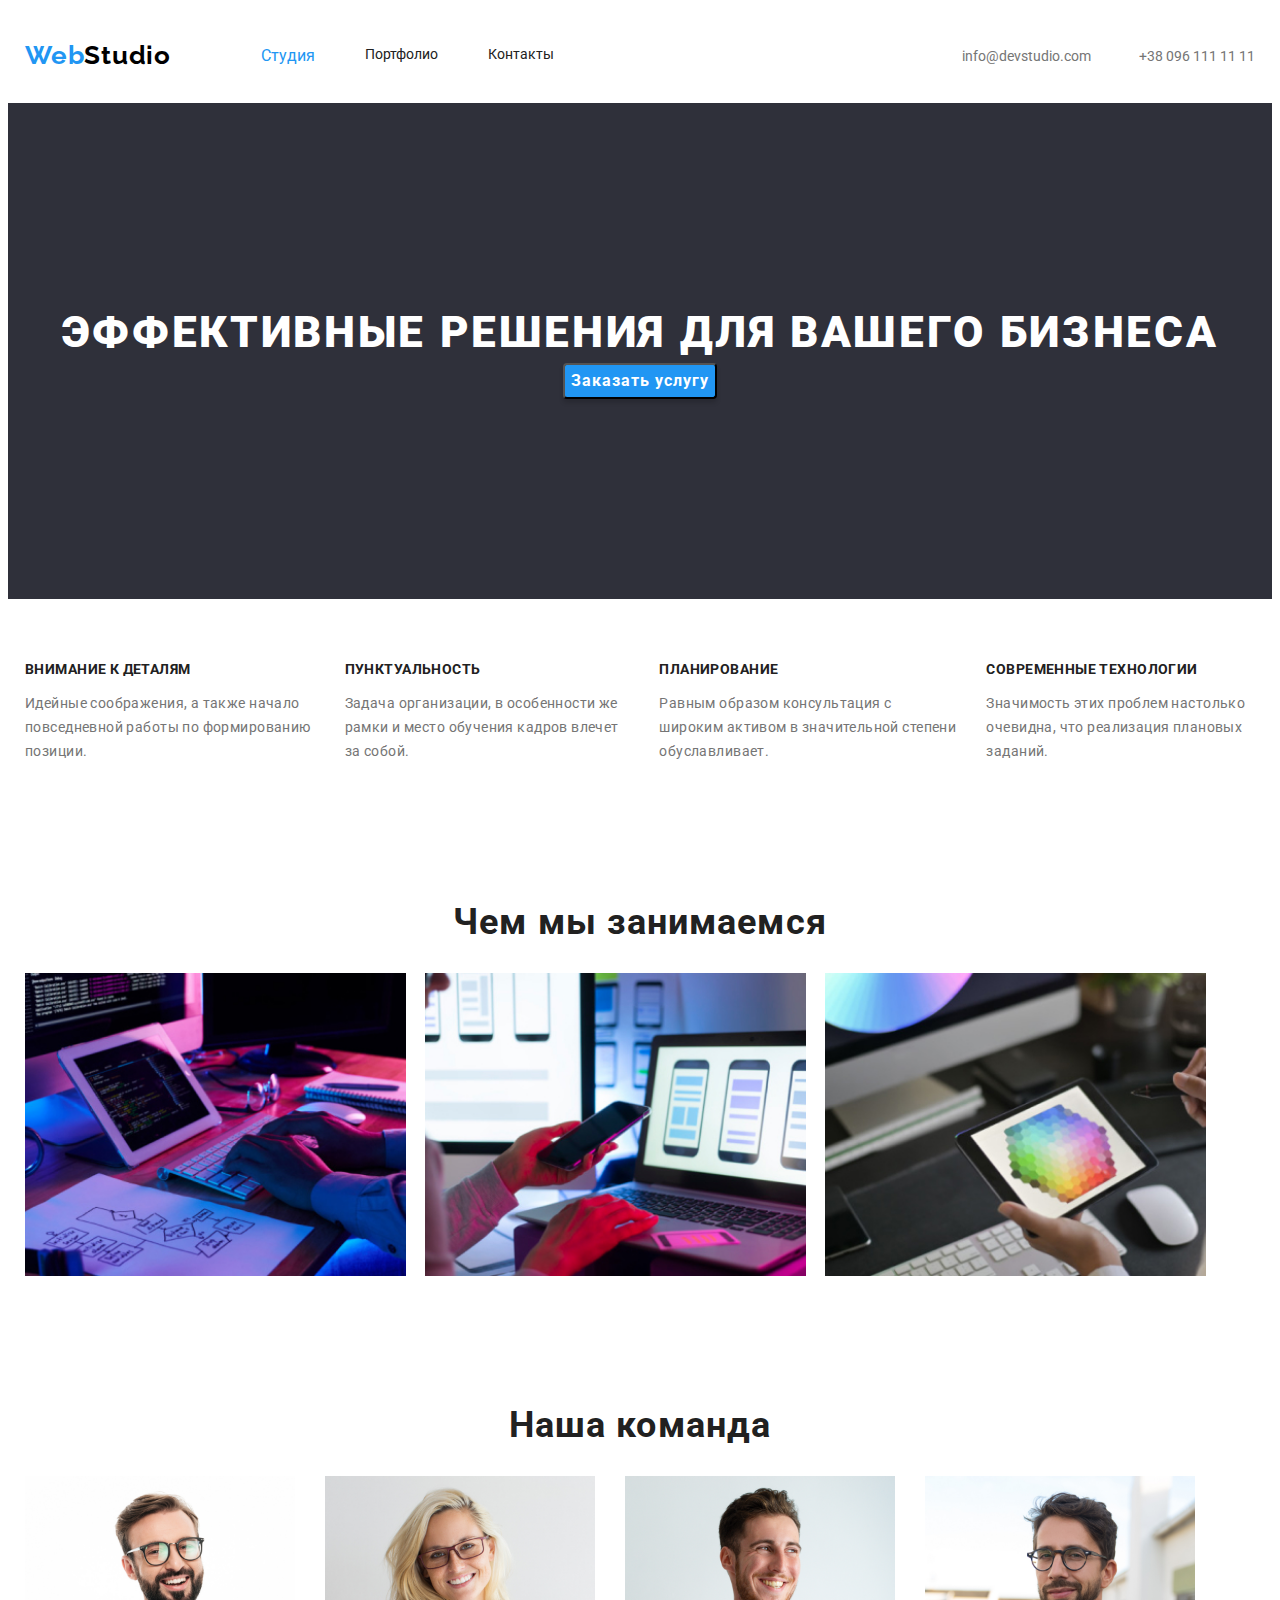
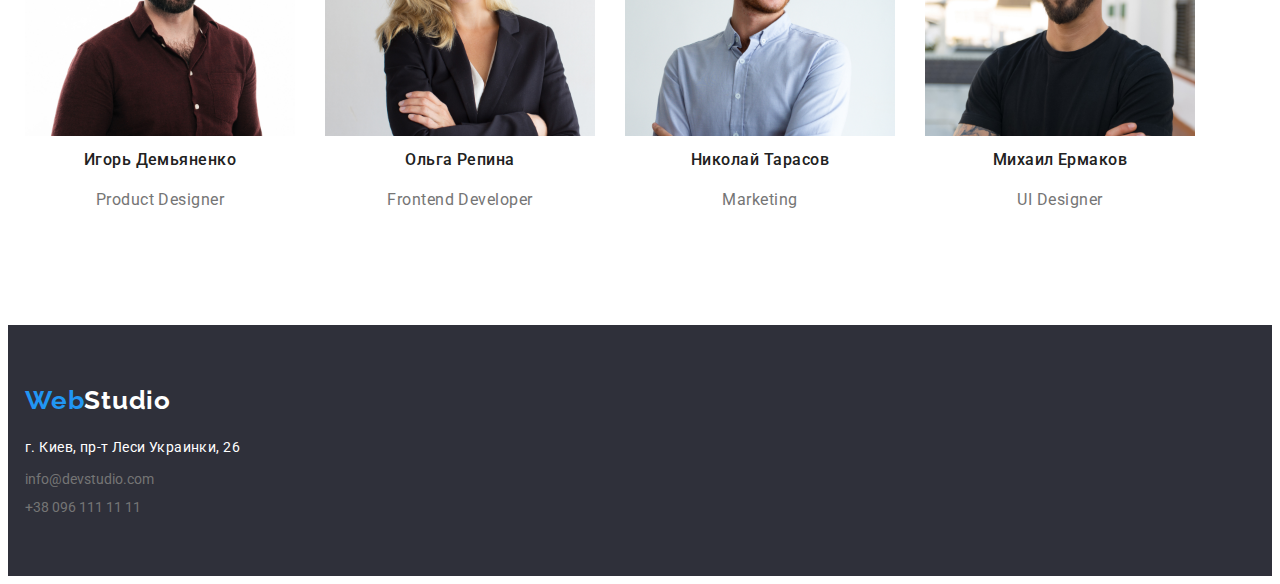
==== commit 7cd4dcd6: "Подсвечивает страницы в хедере" ====
--- a/index.html
+++ b/index.html
@@ -24,7 +24,7 @@
         <nav class="navigation">
           <a href="" class="logo link"> <span class="accent">Web</span>Studio</a>
           <ul class="list-no-style">
-            <li class="list-margin-style"> <a class="a-font-color-dark link" href="">Студия</a></li>
+            <li class="list-margin-style"> <a class="link link-color" href="">Студия</a></li>
             <li class="list-margin-style">
               <a
                 class="a-font-color-dark link"
--- a/css/styles.css
+++ b/css/styles.css
@@ -32,6 +32,10 @@
 
 header {
   padding: 32px 0;
+}
+
+.link-color {
+  color: var(--font-second-color);
 }
 
 .list-margin-style:not(:last-child) {
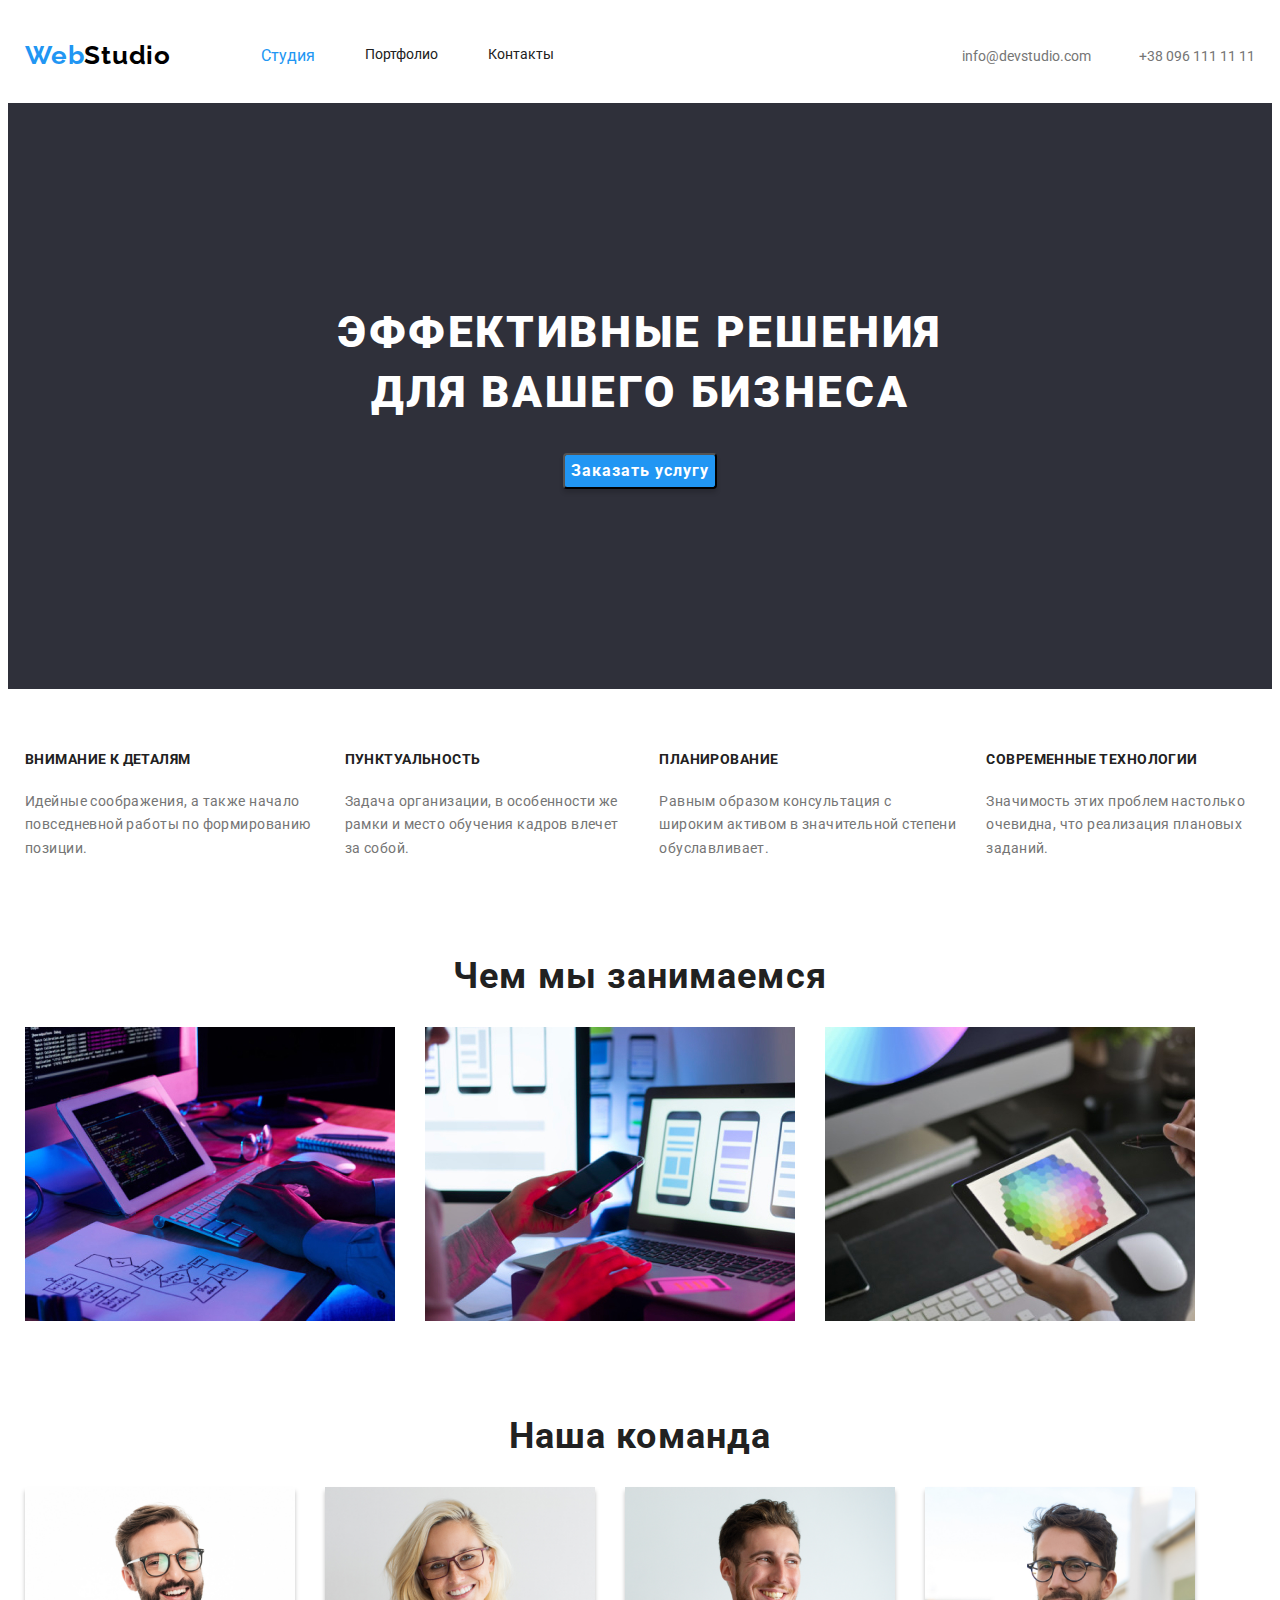
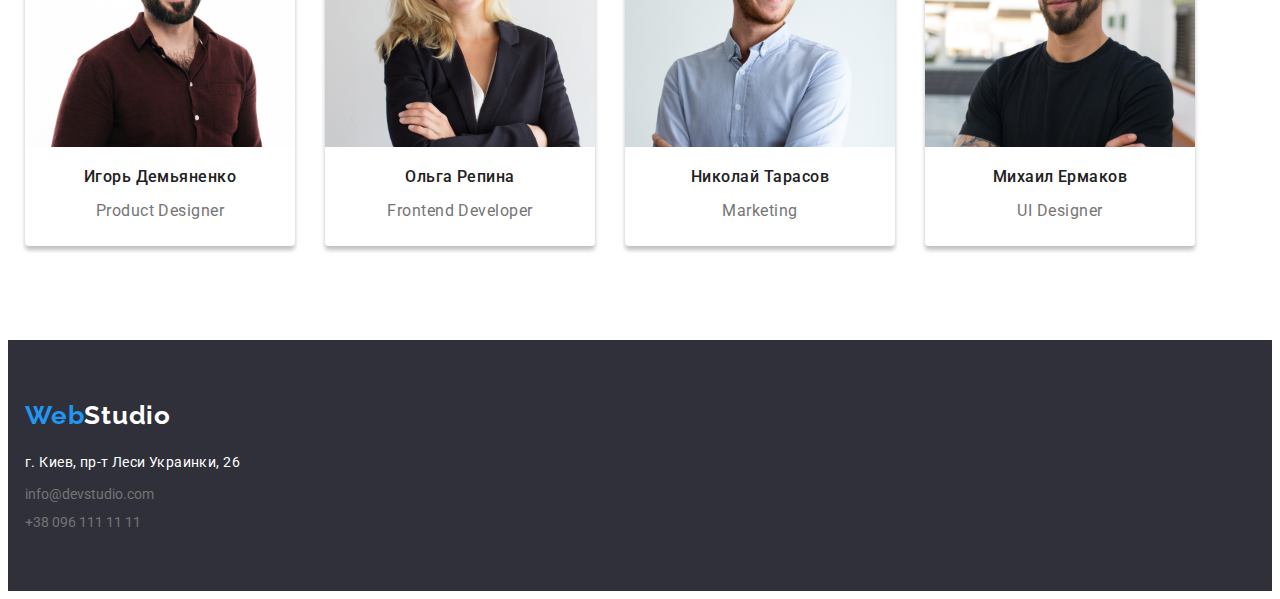
==== commit 6d5debed: "стилизует карточки "наша команда"" ====
--- a/index.html
+++ b/index.html
@@ -154,8 +154,8 @@
               height="260"
               alt="Игорь Демьяненко"
             />
-            <h3>Игорь Демьяненко</h3>
-            <p>Product Designer</p>
+            <div class="team-style"><h3>Игорь Демьяненко</h3>
+            <p>Product Designer</p></div>
           </li>
           <li class="item">
             <img
@@ -164,8 +164,8 @@
               height="260"
               alt="Ольга Репина"
             />
-            <h3>Ольга Репина</h3>
-            <p>Frontend Developer</p>
+            <div class="team-style"><h3>Ольга Репина</h3>
+            <p>Frontend Developer</p></div>
           </li>
           <li class="item">
             <img
@@ -174,8 +174,8 @@
               height="260"
               alt="Николай Тарасов"
             />
-            <h3>Николай Тарасов</h3>
-            <p>Marketing</p>
+            <div class="team-style"><h3>Николай Тарасов</h3>
+            <p>Marketing</p></div>
           </li>
           <li class="item">
             <img
@@ -184,8 +184,8 @@
                height="260"
               alt="Михаил Ермаков"
             />
-            <h3>Михаил Ермаков</h3>
-            <p>UI Designer</p>
+           <div class="team-style"><h3>Михаил Ермаков</h3>
+            <p>UI Designer</p></div>
           </li>
         </ul>
           </div>
--- a/css/styles.css
+++ b/css/styles.css
@@ -23,6 +23,12 @@
   font-style: normal;
 }
 
+body img {
+  display: block;
+  max-width: 100%;
+  height: auto;
+}
+
 .list-no-style {
   list-style: none;
   display: flex;
@@ -62,8 +68,15 @@
 }
 
 .hero-top {
+  width: 696px;
+  margin: 0 auto;
   flex-grow: 1;
   padding: 0;
+}
+
+.hero .modal-open-btn {
+  display: inline-flex;
+  margin-top: 30px;
 }
 
 /* .container-hero {
@@ -187,7 +200,8 @@
 
 .advantages-padding {
   padding-top: 0;
-  padding-bottom: 94px;
+  padding-top: 63px;
+  margin-bottom: 94px;
 }
 
 .advantages-li:not(:first-child) {
@@ -218,8 +232,9 @@
   letter-spacing: 0.03em;
   text-transform: uppercase;
   color: var(--font-main-color);
-
-  margin-top: 63px;
+  margin-top: 0;
+  margin-bottom: 0;
+  padding-bottom: 8px;
 }
 
 .advantages {
@@ -230,6 +245,9 @@
   color: var(--font-third-color);
 }
 
+.advantages {
+  margin-bottom: 0;
+}
 /* ===== /Преимущества ===== */
 
 /* ===== Чем мы занимаемся ==== */
@@ -247,6 +265,7 @@
   letter-spacing: 0.03em;
   color: var(--font-main-color);
   text-align: center;
+  margin-top: 0;
 }
 
 .projects-flex {
@@ -321,8 +340,10 @@
   color: var(--font-main-color);
 }
 
-button:hover {
+button:hover,
+button:focus {
   background-color: var(--font-second-color);
+  color: white;
 }
 
 /* ===== Портфолио карточки ===== */
@@ -346,6 +367,27 @@
   width: 370px;
   margin-right: 30px;
   margin-bottom: 30px;
+  border: 1px solid #eeeeee;
+  box-shadow: 0px 4px 4px rgba(0, 0, 0, 0.25);
+}
+
+.cards-style {
+  padding: 20px 24px 20px 24px;
+}
+
+.cards-style p {
+  margin: 0;
+}
+
+.cards-style h2 {
+  margin-top: 0;
+  margin-bottom: 4px;
+}
+
+.team .item {
+  border: 1px none #757575;
+  box-shadow: 0px 4px 4px rgba(0, 0, 0, 0.25);
+  border-radius: 0px 0px 4px 4px;
 }
 
 .flex-container {
@@ -392,6 +434,7 @@
   letter-spacing: 0.03em;
   color: var(--font-main-color);
   text-align: center;
+  margin-top: 0;
   margin-bottom: 30px;
 }
 
@@ -402,9 +445,13 @@
   line-height: 1.187;
   letter-spacing: 0.03em;
   text-align: center;
-  margin-top: 10px;
-
-  color: var(--font-main-color);
+  margin: 0px 0px 10px 0px;
+
+  color: var(--font-main-color);
+}
+
+.team-style {
+  padding: 20px 24px 20px 24px;
 }
 
 .team-flex {
@@ -429,6 +476,7 @@
   letter-spacing: 0.03em;
   text-align: center;
   color: var(--font-third-color);
+  margin: 0;
 }
 /*  ===== /Наша команда ===== */
 
